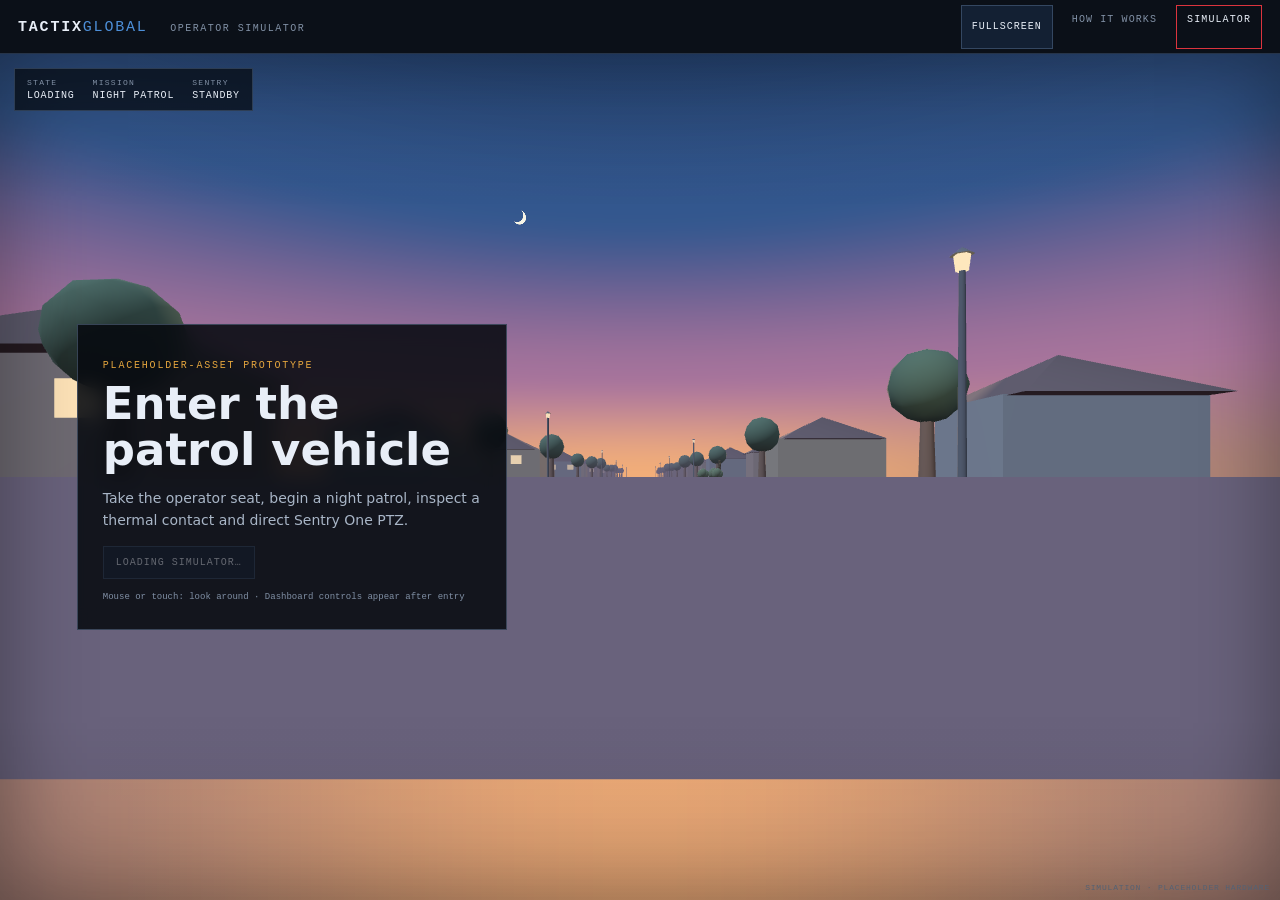
==== index.html @ d71be805 "Publish white PTZ panels and patrol ending" ====
<!doctype html>
<html lang="en">
<head>
  <meta charset="utf-8">
  <meta name="viewport" content="width=device-width, initial-scale=1, viewport-fit=cover">
  <title>TactixGlobal · Operator Simulator</title>
  <link rel="stylesheet" href="styles.css?v=scenario-ending-white-2">
</head>
<body>
  <header class="topbar">
    <div>
      <span class="brand">TACTIX<span>GLOBAL</span></span>
      <span class="product">OPERATOR SIMULATOR</span>
    </div>
    <nav>
      <button id="fullscreenButton" type="button">FULLSCREEN</button>
      <a href="https://tactixglobalai.github.io/tactixglobal-skywatch/">HOW IT WORKS</a>
      <a class="active" href="./">SIMULATOR</a>
    </nav>
  </header>

  <main id="stage" class="stage">
    <p id="fullscreenHint" class="fullscreen-hint" role="status" hidden></p>
    <canvas id="scene" aria-label="Interactive vehicle operator simulation"></canvas>
    <button id="vehicleViewToggle" class="vehicle-view-toggle" type="button" aria-pressed="false" hidden>EXTERIOR VIEW</button>

    <button id="expandTouchscreen" class="expand-touchscreen" type="button" hidden>ENLARGE SCREEN</button>
    <dialog id="touchscreenDialog" class="touchscreen-dialog" aria-label="Expanded vehicle touchscreen">
      <header><strong>SENTRY ONE PTZ</strong><button id="closeTouchscreen" type="button" aria-label="Close touchscreen">CLOSE</button></header>
      <p id="expandedStatus" role="status"></p>
      <canvas id="expandedFeed" width="512" height="288" aria-label="Live PTZ video"></canvas>
      <div class="screen-actions">
      <button id="manualPtzButton" type="button" aria-pressed="false">MANUAL PTZ</button>
      <div id="manualPtzControls" hidden>
        <button id="manualSensorMode" type="button">VISIBLE · SWITCH TO THERMAL</button>
        <div class="ptz-pad" aria-label="Manual camera controls">
          <button type="button" data-ptz-pan="-1" data-ptz-tilt="0" aria-label="Pan left">←</button>
          <button type="button" data-ptz-pan="0" data-ptz-tilt="1" aria-label="Tilt up">↑</button>
          <button type="button" data-ptz-pan="0" data-ptz-tilt="-1" aria-label="Tilt down">↓</button>
          <button type="button" data-ptz-pan="1" data-ptz-tilt="0" aria-label="Pan right">→</button>
        </div>
        <p id="manualPtzBearing" aria-live="polite"></p>
        <small>Tap arrows to aim. Auto resumes tracking or scanning.</small>
      </div>
      <div id="expandedControls" class="expanded-controls"></div>
      <small>Vehicle touchscreen · command-center transmission is simulated</small>
      </div>
    </dialog>
    <div id="ptzScanReadout" class="ptz-scan-readout" hidden><span id="ptzScanArrow" aria-hidden="true">↑</span><div><strong id="ptzScanStatus">PTZ STANDBY</strong><small id="ptzScanAngle">0° · VEHICLE RELATIVE</small></div></div>

    <section id="startPanel" class="start-panel">
      <p class="eyebrow">PLACEHOLDER-ASSET PROTOTYPE</p>
      <h1>Enter the patrol vehicle</h1>
      <p>Take the operator seat, begin a night patrol, inspect a thermal contact and direct Sentry One PTZ.</p>
      <button id="enterButton" disabled>LOADING SIMULATOR…</button>
      <small>Mouse or touch: look around · Dashboard controls appear after entry</small>
    </section>

    <section id="completionPanel" class="completion-panel" aria-labelledby="completionTitle" hidden>
      <div class="completion-card"><p>TACTIXGLOBAL · NIGHT PATROL</p><h2 id="completionTitle">Scenario complete</h2>
      <ul id="completionSummary"></ul><div class="completion-actions">
      <button id="replayScenario" type="button">REPLAY SCENARIO</button><button id="viewRecordedClip" type="button">VIEW RECORDED CLIP</button>
      </div><small>Illustrative simulation · Classification remained unconfirmed.</small></div>
    </section>
    <dialog id="recordedClipDialog" class="recorded-clip-dialog" aria-label="Recorded activity clip"><button id="closeRecordedClip" type="button">CLOSE</button><video id="recordedClipPlayer" controls playsinline></video></dialog>
    <div id="entryFade" class="entry-fade" aria-hidden="true"></div>
    <section id="vehicleEntryPrompt" class="vehicle-entry-prompt" aria-live="polite" hidden>
      <span>DRIVER DOOR</span>
      <button id="vehicleEntryButton" type="button">Press E to Enter Vehicle</button>
    </section>

    <section class="mission-hud" aria-live="polite">
      <div><span>STATE</span><strong id="stateLabel">LOADING</strong></div>
      <div><span>MISSION</span><strong id="missionLabel">NIGHT PATROL</strong></div>
      <div><span>SENTRY</span><strong id="sentryLabel">STANDBY</strong></div>
    </section>

    <div id="contactAlert" class="contact-alert" hidden>
      <span>THERMAL CONTACT</span>
      <strong>PERSON 1 · AHEAD RIGHT</strong>
      <small>Crouching · partly concealed · intent unconfirmed</small>
    </div>

    <div id="sensorFrame" class="sensor-frame" hidden>
      <div class="sensor-head"><span id="sensorTitle">SENTRY ONE PTZ · THERMAL</span><b>LIVE</b></div>
      <div class="reticle"></div>
      <div class="sensor-foot"><span id="sensorTarget">NO TARGET</span><span id="sensorMode">SCAN</span></div>
    </div>

    <aside id="console" class="console" hidden>
      <div class="console-head">
        <div><span>TACTIXGLOBAL</span><strong>NIGHT PATROL</strong></div>
        <i id="consoleClock">00:00:00</i>
      </div>

      <section class="vehicle-readouts" aria-label="Vehicle status">
        <div><span>SPEED</span><strong id="speedLabel">0 km/h</strong></div>
        <div><span>HEADING</span><strong>184° S</strong></div>
        <div><span>SENSOR LINK</span><strong class="healthy">NOMINAL</strong></div>
        <div><span>MODE</span><strong id="driveModeLabel">PARK</strong></div>
      </section>

      <section class="system-message">
        <span>SYSTEM</span>
        <p id="systemMessage">Operator seated. Patrol starts automatically.</p>
      </section>

      <section class="track-panel" hidden>
        <header><span>TRACKS</span><small id="trackCount">0 ACTIVE</small></header>
        <div id="emptyTracks" class="empty-track">No contacts detected.</div>
        <div id="personTrack" class="track" hidden>
          <b>PERSON 1</b><span id="trackConfidence">0.62</span><em id="trackState">DETECTED</em>
        </div>
      </section>

      <div class="actions">
        <button id="patrolButton" hidden>PATROL AUTOMATIC</button>
        <button id="thermalButton" disabled>VIEW PTZ THERMAL</button>
        <button id="trackButton" disabled>TRACK CONTACT</button>
        <button id="ignoreButton" class="secondary" disabled>DISMISS</button>
      </div>

      <p class="disclaimer">Prototype UI and hardware geometry. Mission behaviour is deterministic.</p>
    </aside>

    <div id="lookHint" class="look-hint" hidden>DRAG TO LOOK AROUND</div>
    <div class="windshield-vignette" aria-hidden="true"></div>
    <div class="prototype-tag">SIMULATION · PLACEHOLDER HARDWARE</div>
  </main>

  <script src="vendor/three-0.128.0/three.min.js"></script>
  <script src="vendor/three-0.128.0/GLTFLoader.js"></script>
  <script src="js/simulator.js?v=scenario-ending-white-2"></script>
</body>
</html>
---- styles.css ----
:root {
  --bg: #070a0f;
  --panel: rgba(10, 16, 25, 0.92);
  --line: #263449;
  --ink: #e8eef7;
  --dim: #8190a5;
  --blue: #4d8fd8;
  --red: #dc343e;
  --amber: #e5a63e;
  --green: #42c887;
  --mono: "SFMono-Regular", Consolas, "Liberation Mono", monospace;
}

* { box-sizing: border-box; }
html, body { width: 100%; height: 100%; margin: 0; overflow: hidden; background: var(--bg); color: var(--ink); font-family: system-ui, sans-serif; }
button, a { font: inherit; }

.topbar {
  height: 54px;
  display: flex;
  align-items: center;
  justify-content: space-between;
  padding: 0 18px;
  border-bottom: 1px solid var(--line);
  background: #0b1018;
  font-family: var(--mono);
  position: relative;
  z-index: 20;
}
.brand { font-weight: 800; letter-spacing: .12em; font-size: 15px; }
.brand span { color: var(--blue); font-weight: 500; }
.product { color: var(--dim); font-size: 10px; letter-spacing: .15em; margin-left: 13px; }
.topbar nav { display: flex; gap: 8px; }
.topbar a { color: var(--dim); text-decoration: none; font-size: 10px; letter-spacing: .11em; padding: 8px 10px; border: 1px solid transparent; }
.topbar a.active { color: var(--ink); border-color: var(--red); }

.stage { position: relative; height: calc(100% - 54px); overflow: hidden; background: #080b10; }
#scene { display: block; width: 100%; height: 100%; touch-action: none; cursor: grab; }
#scene:active { cursor: grabbing; }

.start-panel {
  position: absolute;
  left: clamp(18px, 6vw, 82px);
  top: 50%;
  transform: translateY(-50%);
  width: min(430px, calc(100% - 36px));
  padding: 25px;
  border: 1px solid rgba(92, 112, 140, .55);
  background: rgba(7, 11, 17, .88);
  backdrop-filter: blur(10px);
  z-index: 8;
}
.start-panel h1 { margin: 5px 0 10px; font-size: clamp(26px, 4vw, 45px); line-height: 1.02; }
.start-panel p:not(.eyebrow) { color: #a9b6c7; line-height: 1.6; font-size: 14px; }
.start-panel small { display: block; color: var(--dim); font-family: var(--mono); font-size: 9px; line-height: 1.5; margin-top: 12px; }
.eyebrow { color: var(--amber); font: 10px var(--mono); letter-spacing: .18em; }

button {
  border: 1px solid #344761;
  background: #132033;
  color: var(--ink);
  padding: 10px 12px;
  font-family: var(--mono);
  font-size: 10px;
  letter-spacing: .1em;
  cursor: pointer;
}
button:hover:not(:disabled) { border-color: var(--blue); background: #172a43; }
button:disabled { opacity: .38; cursor: default; }
button.secondary { background: transparent; }

.mission-hud {
  position: absolute;
  top: 14px;
  left: 14px;
  display: flex;
  gap: 18px;
  background: rgba(5, 9, 14, .72);
  border: 1px solid rgba(57, 74, 98, .75);
  padding: 9px 12px;
  backdrop-filter: blur(6px);
}
.mission-hud div { display: grid; gap: 3px; }
.mission-hud span, .console span { color: var(--dim); font: 8px var(--mono); letter-spacing: .16em; }
.mission-hud strong { font: 10px var(--mono); letter-spacing: .08em; }

.contact-alert {
  position: absolute;
  top: 84px;
  left: 50%;
  transform: translateX(-50%);
  min-width: 300px;
  padding: 10px 14px;
  border: 1px solid var(--red);
  border-left: 4px solid var(--red);
  background: rgba(41, 9, 13, .9);
  display: grid;
  gap: 3px;
  font-family: var(--mono);
  animation: alert-in .25s ease-out;
}
.contact-alert span { color: #ff7880; font-size: 9px; letter-spacing: .16em; }
.contact-alert strong { font-size: 11px; }
.contact-alert small { color: #b8a2a5; font-size: 9px; }
@keyframes alert-in { from { opacity: 0; transform: translate(-50%, -8px); } }

.sensor-frame {
  position: absolute;
  right: 18px;
  top: 70px;
  width: min(34vw, 450px);
  aspect-ratio: 16 / 9;
  border: 1px solid #526b83;
  box-shadow: 0 12px 35px rgba(0,0,0,.5), inset 0 0 50px rgba(32, 76, 111, .25);
  pointer-events: none;
  background: repeating-linear-gradient(0deg, transparent 0 3px, rgba(0,0,0,.15) 3px 4px);
}
.sensor-head, .sensor-foot { position: absolute; left: 7px; right: 7px; z-index: 2; display: flex; justify-content: space-between; font: 8px var(--mono); letter-spacing: .1em; text-shadow: 0 1px 3px #000; }
.sensor-head { top: 6px; }.sensor-foot { bottom: 6px; }
.sensor-head b { color: #ff6670; }.sensor-foot span:last-child { color: var(--green); }
.reticle { position: absolute; left: 50%; top: 50%; width: 54px; height: 70px; transform: translate(-50%, -50%); border: 1px solid rgba(229,166,62,.85); }
.reticle::before, .reticle::after { content: ""; position: absolute; background: rgba(229,166,62,.85); }
.reticle::before { left: 50%; top: -14px; width: 1px; height: 98px; }.reticle::after { left: -14px; top: 50%; width: 82px; height: 1px; }

.console {
  position: absolute;
  left: 16px;
  bottom: 16px;
  width: min(410px, calc(100% - 32px));
  border: 1px solid #34475f;
  background: var(--panel);
  backdrop-filter: blur(9px);
  padding: 12px;
  box-shadow: 0 14px 40px rgba(0,0,0,.46), inset 0 1px rgba(133,174,218,.08);
  clip-path: polygon(0 0, calc(100% - 13px) 0, 100% 13px, 100% 100%, 0 100%);
}
.console-head { display: flex; justify-content: space-between; border-bottom: 1px solid var(--line); padding-bottom: 9px; }
.console-head div { display: grid; gap: 3px; }.console-head strong { font: 11px var(--mono); letter-spacing: .11em; }
.console-head i { color: var(--dim); font: normal 9px var(--mono); }
.vehicle-readouts { display: grid; grid-template-columns: repeat(4, 1fr); gap: 1px; margin-top: 9px; background: #253247; border: 1px solid #253247; }
.vehicle-readouts div { display: grid; gap: 3px; min-width: 0; padding: 7px; background: rgba(7,12,19,.94); }
.vehicle-readouts strong { overflow: hidden; color: #dce8f6; font: 9px var(--mono); text-overflow: ellipsis; white-space: nowrap; }
.vehicle-readouts strong.healthy { color: var(--green); }
.system-message { margin-top: 10px; border-left: 2px solid var(--blue); padding: 3px 9px; }
.system-message p { margin: 4px 0 0; color: #c6d1df; font-size: 12px; line-height: 1.45; }
.track-panel { margin-top: 10px; border: 1px solid var(--line); }
.track-panel header { display: flex; justify-content: space-between; padding: 7px 8px; border-bottom: 1px solid var(--line); }
.track-panel small { color: var(--dim); font: 8px var(--mono); }
.empty-track { color: #65758a; font: 9px var(--mono); padding: 10px 8px; }
.track { display: grid; grid-template-columns: 1fr auto auto; gap: 10px; padding: 9px; align-items: center; font: 9px var(--mono); }
.track b { color: var(--amber); }.track span { color: var(--amber); }.track em { color: var(--green); font-style: normal; }
.actions { display: grid; grid-template-columns: 1fr 1fr; gap: 7px; margin-top: 10px; }
.disclaimer { color: #5f6c7d; font: 8px/1.4 var(--mono); margin: 9px 0 0; }
.look-hint { position: absolute; left: 50%; bottom: 18px; transform: translateX(-50%); color: #8090a4; font: 9px var(--mono); letter-spacing: .13em; }
.prototype-tag { position: absolute; right: 10px; bottom: 8px; color: #536174; font: 8px var(--mono); letter-spacing: .1em; }
.mission-hud, .contact-alert, .sensor-frame, .console, .look-hint, .prototype-tag { z-index: 2; }
.windshield-vignette { position: absolute; z-index: 1; inset: 0; pointer-events: none; box-shadow: inset 0 0 90px rgba(0,0,0,.38); background: linear-gradient(180deg, rgba(4,7,12,.14), transparent 18%, transparent 78%, rgba(4,7,12,.12)); }

[hidden] { display: none !important; }

@media (max-width: 720px) {
  .topbar { height: 48px; padding: 0 10px; }
  .product { display: none; }
  .topbar a { font-size: 8px; padding: 7px 6px; }
  .stage { height: calc(100% - 48px); }
  .mission-hud { top: 8px; left: 8px; right: 8px; gap: 10px; justify-content: space-between; }
  .contact-alert { top: 68px; width: calc(100% - 24px); min-width: 0; }
  .sensor-frame { right: 8px; top: 126px; width: 48vw; min-width: 180px; }
  .console { left: 8px; right: 8px; bottom: 8px; width: auto; padding: 9px; }
  .system-message p { font-size: 11px; }
  .vehicle-readouts { grid-template-columns: repeat(2, 1fr); }
  .actions button { padding: 9px 6px; font-size: 8px; }
  .prototype-tag { display: none; }
}

.entry-fade { position: absolute; inset: 0; z-index: 3; background: #070a0e; opacity: 0; pointer-events: none; }
.vehicle-entry-prompt { position: absolute; z-index: 4; left: 50%; bottom: max(32px, env(safe-area-inset-bottom)); transform: translateX(-50%); display: grid; gap: 9px; text-align: center; width: min(340px, calc(100% - 32px)); padding: 16px; background: rgba(7,12,19,.94); border: 1px solid #526b83; box-shadow: 0 10px 32px #0008; }
.vehicle-entry-prompt span { color: #99aec5; font: 10px var(--mono); letter-spacing: .15em; }
.vehicle-entry-prompt button { min-height: 56px; font-size: 14px; touch-action: manipulation; cursor: pointer; }
.vehicle-entry-prompt button:focus-visible { outline: 3px solid #8cd3ff; outline-offset: 3px; }
@media (max-width: 720px) {
  .mission-hud strong { font-size: 8px; }
  .console .system-message { margin-top: 6px; }
  .console .disclaimer { display: none; }
  .console .actions button { min-height: 44px; }
  .look-hint { top: 72px; bottom: auto; width: 100%; text-align: center; }
}

/* Unconfirmed person cues use amber; appearance never sets a hostile label. */
.contact-alert { border-color: var(--amber); background: rgba(35,27,12,.94); }
.contact-alert span, .sensor-head b, .track em { color: var(--amber); }
.sensor-frame { border-color: var(--amber); }

/* Keep the physical center touchscreen visible; support controls sit by the driver. */
@media (min-width: 721px) { .console { left:auto;right:16px;width:320px; } }

.vehicle-view-toggle { position:absolute; top:14px; right:14px; z-index:4; min-height:48px; padding:12px 16px; cursor:pointer; touch-action:manipulation; background:rgba(7,12,19,.94); }
.vehicle-view-toggle:focus-visible { outline:3px solid #8cd3ff; outline-offset:3px; }
@media(max-width:720px) { .vehicle-view-toggle { top:64px; right:8px; min-height:48px; } }

@media(max-width:720px) { .look-hint { top:124px; padding:0 12px; font-size:8px; } }

.ptz-scan-readout { position:absolute; right:14px; top:72px; z-index:2; display:flex; align-items:center; gap:12px; padding:10px 12px; background:rgba(7,12,19,.92); pointer-events:none; }
.ptz-scan-readout span { display:inline-block; font-size:30px; color:#9cd2ec; width:32px; text-align:center; }
.ptz-scan-readout div { display:grid; gap:5px; font:10px var(--mono); }
.ptz-scan-readout small { color:#9db0c4; font-size:8px; }
@media(max-width:720px) { .ptz-scan-readout { top:120px; right:8px; } .look-hint { top:190px; } }

.expand-touchscreen { position:absolute; top:14px; right:160px; z-index:4; min-height:48px; cursor:pointer; }
.touchscreen-dialog { width:min(600px,96vw); max-height:90dvh; overflow:auto; padding:16px; border:1px solid #526b83; background:#07121b; color:#d8e8f5; }
.touchscreen-dialog::backdrop { background:#000a; }
.touchscreen-dialog header { display:flex; align-items:center; justify-content:space-between; gap:12px; font:14px var(--mono); }
.touchscreen-dialog button { min-height:48px; touch-action:manipulation; cursor:pointer; }
.touchscreen-dialog p { min-height:44px; font-size:14px; line-height:1.4; }
.touchscreen-dialog canvas { display:block; width:100%; aspect-ratio:16/9; background:#07121b; }
.expanded-controls { display:grid; grid-template-columns:repeat(3,minmax(0,1fr)); gap:8px; margin:12px 0; }
.expanded-controls button { font-size:12px; padding:8px 4px; }
.expanded-controls .wide { grid-column:1/-1; }
.touchscreen-dialog small { display:block; color:#99adbc; font-size:11px; }
@media(max-width:720px) { .expand-touchscreen { top:64px; left:8px; right:auto; padding:12px; } .touchscreen-dialog { padding:12px; } }
@media(max-height:500px) { .touchscreen-dialog canvas { max-height:24dvh; object-fit:contain; } .touchscreen-dialog p { min-height:0; margin:6px 0; } }

/* Fit the visible mobile viewport, including browser-bar changes and cutouts. */
body { display:flex; flex-direction:column; height:100dvh; padding:env(safe-area-inset-top) env(safe-area-inset-right) env(safe-area-inset-bottom) env(safe-area-inset-left); }
.topbar { flex-shrink:0; }
.stage { height:auto; min-height:0; flex:1; }
#fullscreenButton { min-height:44px; padding:8px 10px; cursor:pointer; touch-action:manipulation; font:10px var(--mono); }
.fullscreen-hint { position:absolute; left:12px; right:12px; bottom:8px; z-index:25; background:#07121bee; padding:12px; font-size:13px; }
@media (max-height:500px), (pointer:coarse) and (orientation:landscape) {
  .topbar { height:44px; padding:0 8px; }
  .product,.topbar nav a,.prototype-tag { display:none; }
  .brand { font-size:12px; }
  .mission-hud { top:6px; left:6px; right:auto; padding:7px; gap:8px; }
  .mission-hud span { font-size:6px; }
  .mission-hud strong { font-size:8px; }
  .vehicle-view-toggle { top:6px; right:6px; min-height:44px; padding:8px; font-size:9px; }
  .expand-touchscreen { top:6px; left:auto; right:126px; min-height:44px; padding:8px; font-size:9px; }
  .ptz-scan-readout { top:56px; right:6px; padding:6px; }
  .look-hint { top:auto; bottom:6px; font-size:8px; }
  .touchscreen-dialog { max-height:calc(100dvh - 12px); padding:10px; }
  .touchscreen-dialog header button { min-height:44px; }
  .touchscreen-dialog canvas { max-height:28dvh; }
  .touchscreen-dialog p { font-size:12px; }
}
@media(max-width:400px) { .topbar nav a { display:none; } .topbar { padding:0 8px; } .brand { font-size:12px; } }

.ptz-pad { display:flex; gap:8px; margin-top:8px; }
.ptz-pad button { flex:1; min-height:48px; font-size:24px; touch-action:manipulation; }
#manualPtzButton { min-height:44px; margin:8px 0; }
#manualPtzControls[hidden] { display:none; }
#manualPtzBearing { margin:6px 0; font-size:12px; }

#manualPtzBearing { min-height:0; }

/* Readable interaction view on phones; physical enclosure retains its scale. */
.touchscreen-dialog { scrollbar-color:#526b83 #07121b; }
.screen-actions { min-width:0; }
@media (pointer:coarse), (max-width:900px) {
  .touchscreen-dialog button { font-size:14px; font-weight:600; letter-spacing:.025em; padding:10px 8px; }
  .touchscreen-dialog p { font-size:15px; }
  .touchscreen-dialog small { font-size:12px; line-height:1.4; }
  .touchscreen-dialog .ptz-pad button { font-size:24px; }
  .expanded-controls { grid-template-columns:repeat(2,minmax(0,1fr)); }
  .expanded-controls .wide { grid-column:1/-1; }
}
@media (orientation:landscape) and (max-height:550px) {
  .touchscreen-dialog[open] { display:grid; grid-template-columns:minmax(0,1.2fr) minmax(260px,1fr); grid-template-rows:auto auto 1fr; gap:8px 14px; width:min(940px,calc(100vw - 20px)); max-height:calc(100dvh - 12px); }
  .touchscreen-dialog header { grid-column:1/-1; }
  .touchscreen-dialog #expandedStatus { grid-column:1; margin:0; font-size:14px; }
  .touchscreen-dialog canvas { grid-column:1; width:100%; max-height:calc(100dvh - 145px); height:auto; object-fit:contain; align-self:start; }
  .screen-actions { grid-column:2; grid-row:2/4; max-height:calc(100dvh - 90px); overflow-y:auto; padding-right:4px; }
  .screen-actions #manualPtzButton { margin-top:0; }
  .screen-actions .expanded-controls { margin-top:8px; }
}

button.suggested-action { border-color:#86c6d9; box-shadow:0 0 0 1px #86c6d944,0 0 10px #86c6d922; }
button.suggested-action:hover,button.suggested-action:focus-visible { outline:2px solid #b9e5f0; outline-offset:2px; }

@keyframes fullscreen-hint-pulse { 0%,100% { border-color:#526b83; box-shadow:none; } 50% { border-color:#a5d9e8; box-shadow:0 0 10px #86c6d955; } }
.fullscreen-suggestion { animation:fullscreen-hint-pulse 2.8s ease-in-out infinite; }
@media(prefers-reduced-motion:reduce) { .fullscreen-suggestion { animation:none; border-color:#a5d9e8; } }


.clip-send-hint { animation:fullscreen-hint-pulse 2.8s ease-in-out infinite; }
@media(prefers-reduced-motion:reduce) { .clip-send-hint { animation:none; border-color:#a5d9e8; } }

.completion-panel { position:absolute; inset:0; z-index:40; background:#07121bef; display:grid; place-items:center; padding:20px; overflow:auto; }
.completion-panel[hidden] { display:none; }
.completion-card { width:min(600px,100%); padding:24px; border:1px solid #526b83; background:#0b1824; color:#e3f1f8; }
.completion-card h2 { font-size:26px; }.completion-card li { margin:12px 0; line-height:1.5; }
.completion-card small { display:block; margin-top:16px; color:#9eb1c1; }
.completion-actions { display:flex; flex-wrap:wrap; gap:12px; }.completion-actions button { flex:1; min-height:48px; font-size:14px; cursor:pointer; }
.recorded-clip-dialog { width:min(850px,95vw); max-height:94dvh; background:#07121b; border:1px solid #526b83; padding:12px; }
.recorded-clip-dialog video { display:block; width:100%; max-height:75dvh; margin-top:8px; }.recorded-clip-dialog button { min-height:44px; }
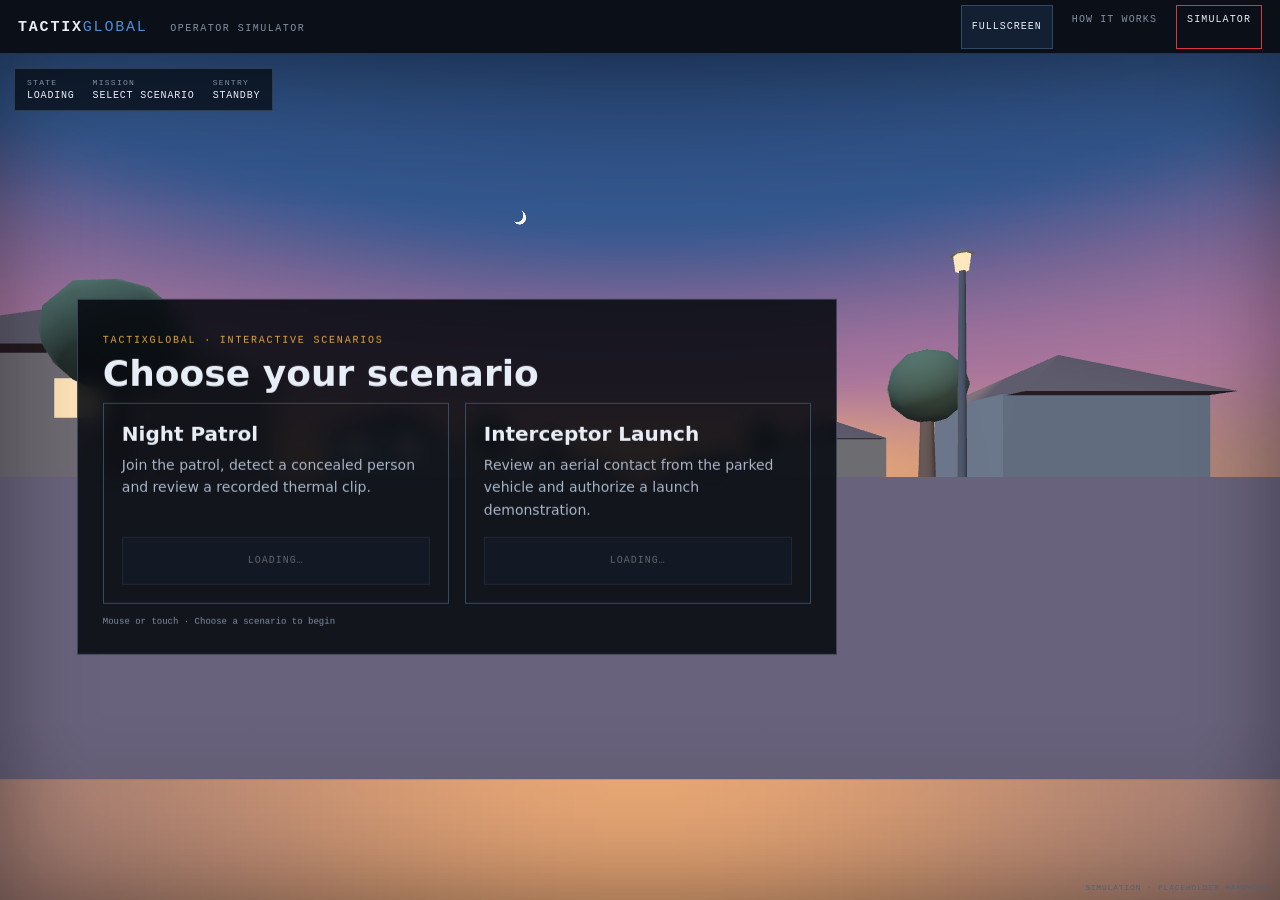
==== commit 82a1b822: "Publish patrol hedge reveal and selectable interceptor launch" ====
--- a/index.html
+++ b/index.html
@@ -4,7 +4,7 @@
   <meta charset="utf-8">
   <meta name="viewport" content="width=device-width, initial-scale=1, viewport-fit=cover">
   <title>TactixGlobal · Operator Simulator</title>
-  <link rel="stylesheet" href="styles.css?v=scenario-ending-white-2">
+  <link rel="stylesheet" href="styles.css?v=scenarios-1">
 </head>
 <body>
   <header class="topbar">
@@ -49,17 +49,19 @@
     <div id="ptzScanReadout" class="ptz-scan-readout" hidden><span id="ptzScanArrow" aria-hidden="true">↑</span><div><strong id="ptzScanStatus">PTZ STANDBY</strong><small id="ptzScanAngle">0° · VEHICLE RELATIVE</small></div></div>
 
     <section id="startPanel" class="start-panel">
-      <p class="eyebrow">PLACEHOLDER-ASSET PROTOTYPE</p>
-      <h1>Enter the patrol vehicle</h1>
-      <p>Take the operator seat, begin a night patrol, inspect a thermal contact and direct Sentry One PTZ.</p>
-      <button id="enterButton" disabled>LOADING SIMULATOR…</button>
-      <small>Mouse or touch: look around · Dashboard controls appear after entry</small>
+      <p class="eyebrow">TACTIXGLOBAL · INTERACTIVE SCENARIOS</p>
+      <h1>Choose your scenario</h1>
+      <div class="scenario-cards">
+        <article><h2>Night Patrol</h2><p>Join the patrol, detect a concealed person and review a recorded thermal clip.</p><button id="enterButton" disabled>LOADING…</button></article>
+        <article><h2>Interceptor Launch</h2><p>Review an aerial contact from the parked vehicle and authorize a launch demonstration.</p><button id="interceptionButton" disabled>LOADING…</button></article>
+      </div>
+      <small>Mouse or touch · Choose a scenario to begin</small>
     </section>
 
     <section id="completionPanel" class="completion-panel" aria-labelledby="completionTitle" hidden>
       <div class="completion-card"><p>TACTIXGLOBAL · NIGHT PATROL</p><h2 id="completionTitle">Scenario complete</h2>
       <ul id="completionSummary"></ul><div class="completion-actions">
-      <button id="replayScenario" type="button">REPLAY SCENARIO</button><button id="viewRecordedClip" type="button">VIEW RECORDED CLIP</button>
+      <button id="replayScenario" type="button">REPLAY SCENARIO</button><button id="viewRecordedClip" type="button">VIEW RECORDED CLIP</button><button id="exitScenario" type="button" title="Leave fullscreen and return to the start screen">EXIT TO START</button>
       </div><small>Illustrative simulation · Classification remained unconfirmed.</small></div>
     </section>
     <dialog id="recordedClipDialog" class="recorded-clip-dialog" aria-label="Recorded activity clip"><button id="closeRecordedClip" type="button">CLOSE</button><video id="recordedClipPlayer" controls playsinline></video></dialog>
@@ -71,7 +73,7 @@
 
     <section class="mission-hud" aria-live="polite">
       <div><span>STATE</span><strong id="stateLabel">LOADING</strong></div>
-      <div><span>MISSION</span><strong id="missionLabel">NIGHT PATROL</strong></div>
+      <div><span>MISSION</span><strong id="missionLabel">SELECT SCENARIO</strong></div>
       <div><span>SENTRY</span><strong id="sentryLabel">STANDBY</strong></div>
     </section>
 
@@ -130,6 +132,6 @@
 
   <script src="vendor/three-0.128.0/three.min.js"></script>
   <script src="vendor/three-0.128.0/GLTFLoader.js"></script>
-  <script src="js/simulator.js?v=scenario-ending-white-2"></script>
+  <script src="js/simulator.js?v=scenarios-1"></script>
 </body>
 </html>
--- a/styles.css
+++ b/styles.css
@@ -289,6 +289,15 @@
 .completion-card { width:min(600px,100%); padding:24px; border:1px solid #526b83; background:#0b1824; color:#e3f1f8; }
 .completion-card h2 { font-size:26px; }.completion-card li { margin:12px 0; line-height:1.5; }
 .completion-card small { display:block; margin-top:16px; color:#9eb1c1; }
-.completion-actions { display:flex; flex-wrap:wrap; gap:12px; }.completion-actions button { flex:1; min-height:48px; font-size:14px; cursor:pointer; }
+.completion-actions { display:flex; flex-wrap:wrap; gap:12px; }.completion-actions button { flex:1 1 150px; min-height:48px; font-size:14px; cursor:pointer; }
 .recorded-clip-dialog { width:min(850px,95vw); max-height:94dvh; background:#07121b; border:1px solid #526b83; padding:12px; }
 .recorded-clip-dialog video { display:block; width:100%; max-height:75dvh; margin-top:8px; }.recorded-clip-dialog button { min-height:44px; }
+
+.start-panel { width:min(760px,calc(100% - 36px)); max-height:calc(100% - 28px); overflow:auto; }
+.start-panel h1 { font-size:clamp(26px,3vw,36px); }
+.scenario-cards { display:grid; grid-template-columns:1fr 1fr; gap:16px; }
+.scenario-cards article { border:1px solid #344b60; padding:18px; display:flex; flex-direction:column; }
+.scenario-cards h2 { font-size:20px; margin:0 0 8px; }
+.scenario-cards p { flex:1; margin:0 0 16px; }
+.scenario-cards button { min-height:48px; width:100%; }
+@media(max-width:600px){ .scenario-cards { grid-template-columns:1fr; gap:10px; } .start-panel { padding:16px; } .scenario-cards article { padding:12px; } }
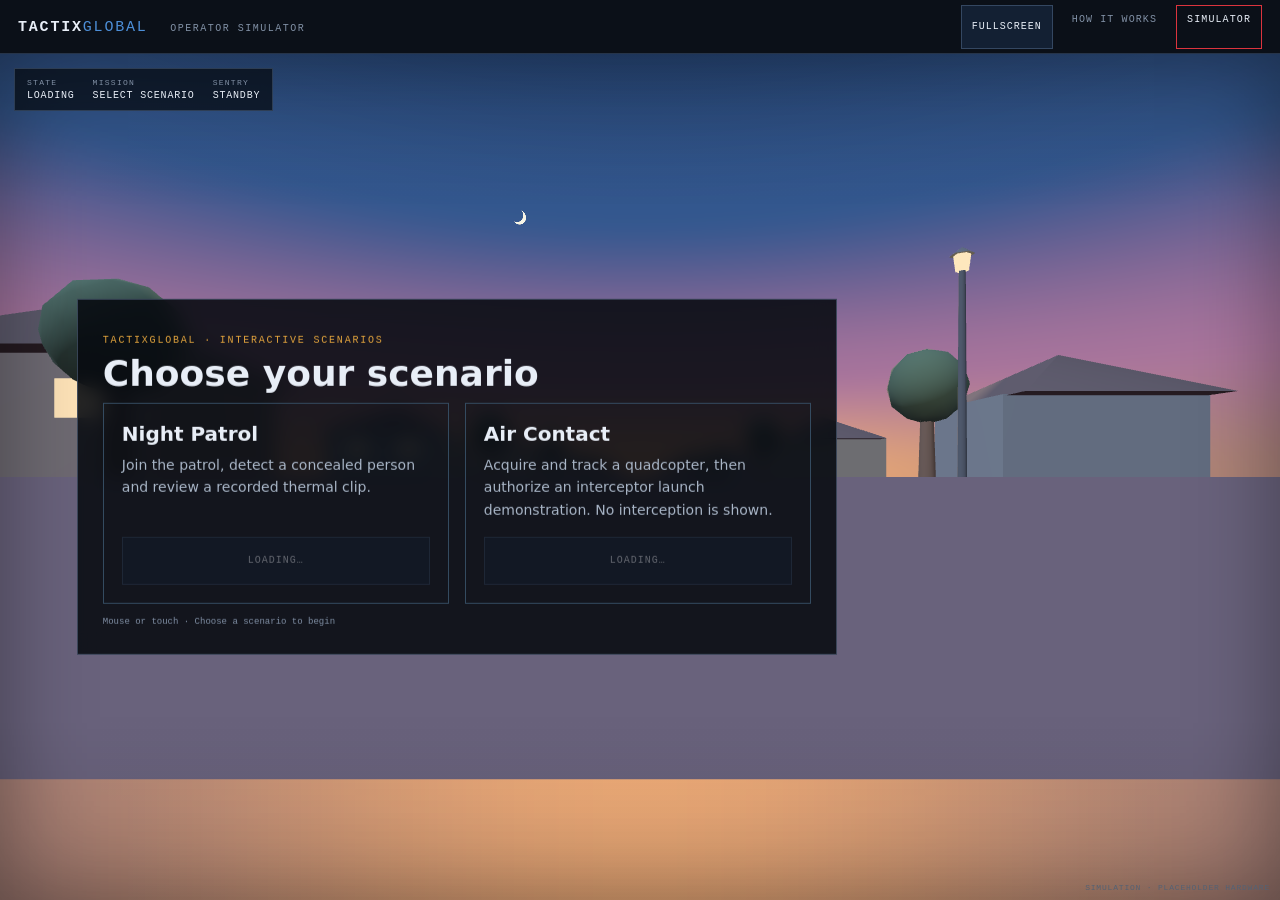
==== commit ca0d90ba: "Publish air-contact launch demo and close patrol PTZ review" ====
--- a/index.html
+++ b/index.html
@@ -4,7 +4,7 @@
   <meta charset="utf-8">
   <meta name="viewport" content="width=device-width, initial-scale=1, viewport-fit=cover">
   <title>TactixGlobal · Operator Simulator</title>
-  <link rel="stylesheet" href="styles.css?v=scenarios-1">
+  <link rel="stylesheet" href="styles.css?v=air-contact-1">
 </head>
 <body>
   <header class="topbar">
@@ -43,7 +43,7 @@
         <small>Tap arrows to aim. Auto resumes tracking or scanning.</small>
       </div>
       <div id="expandedControls" class="expanded-controls"></div>
-      <small>Vehicle touchscreen · command-center transmission is simulated</small>
+      <small id="touchscreenFootnote">Vehicle touchscreen · command-center transmission is simulated</small>
       </div>
     </dialog>
     <div id="ptzScanReadout" class="ptz-scan-readout" hidden><span id="ptzScanArrow" aria-hidden="true">↑</span><div><strong id="ptzScanStatus">PTZ STANDBY</strong><small id="ptzScanAngle">0° · VEHICLE RELATIVE</small></div></div>
@@ -53,7 +53,7 @@
       <h1>Choose your scenario</h1>
       <div class="scenario-cards">
         <article><h2>Night Patrol</h2><p>Join the patrol, detect a concealed person and review a recorded thermal clip.</p><button id="enterButton" disabled>LOADING…</button></article>
-        <article><h2>Interceptor Launch</h2><p>Review an aerial contact from the parked vehicle and authorize a launch demonstration.</p><button id="interceptionButton" disabled>LOADING…</button></article>
+        <article><h2>Air Contact</h2><p>Acquire and track a quadcopter, then authorize an interceptor launch demonstration. No interception is shown.</p><button id="interceptionButton" disabled>LOADING…</button></article>
       </div>
       <small>Mouse or touch · Choose a scenario to begin</small>
     </section>
@@ -132,6 +132,7 @@
 
   <script src="vendor/three-0.128.0/three.min.js"></script>
   <script src="vendor/three-0.128.0/GLTFLoader.js"></script>
-  <script src="js/simulator.js?v=scenarios-1"></script>
+  <script src="js/launch-audio.js?v=1"></script>
+  <script src="js/simulator.js?v=air-contact-1"></script>
 </body>
 </html>
--- a/styles.css
+++ b/styles.css
@@ -301,3 +301,7 @@
 .scenario-cards p { flex:1; margin:0 0 16px; }
 .scenario-cards button { min-height:48px; width:100%; }
 @media(max-width:600px){ .scenario-cards { grid-template-columns:1fr; gap:10px; } .start-panel { padding:16px; } .scenario-cards article { padding:12px; } }
+
+#airVoiceButton { min-height:44px; margin-top:10px; }
+#airVoiceHint { display:block; margin-top:8px; line-height:1.5; color:#9db0c0; }
+#airVoiceHint[hidden] { display:none; }
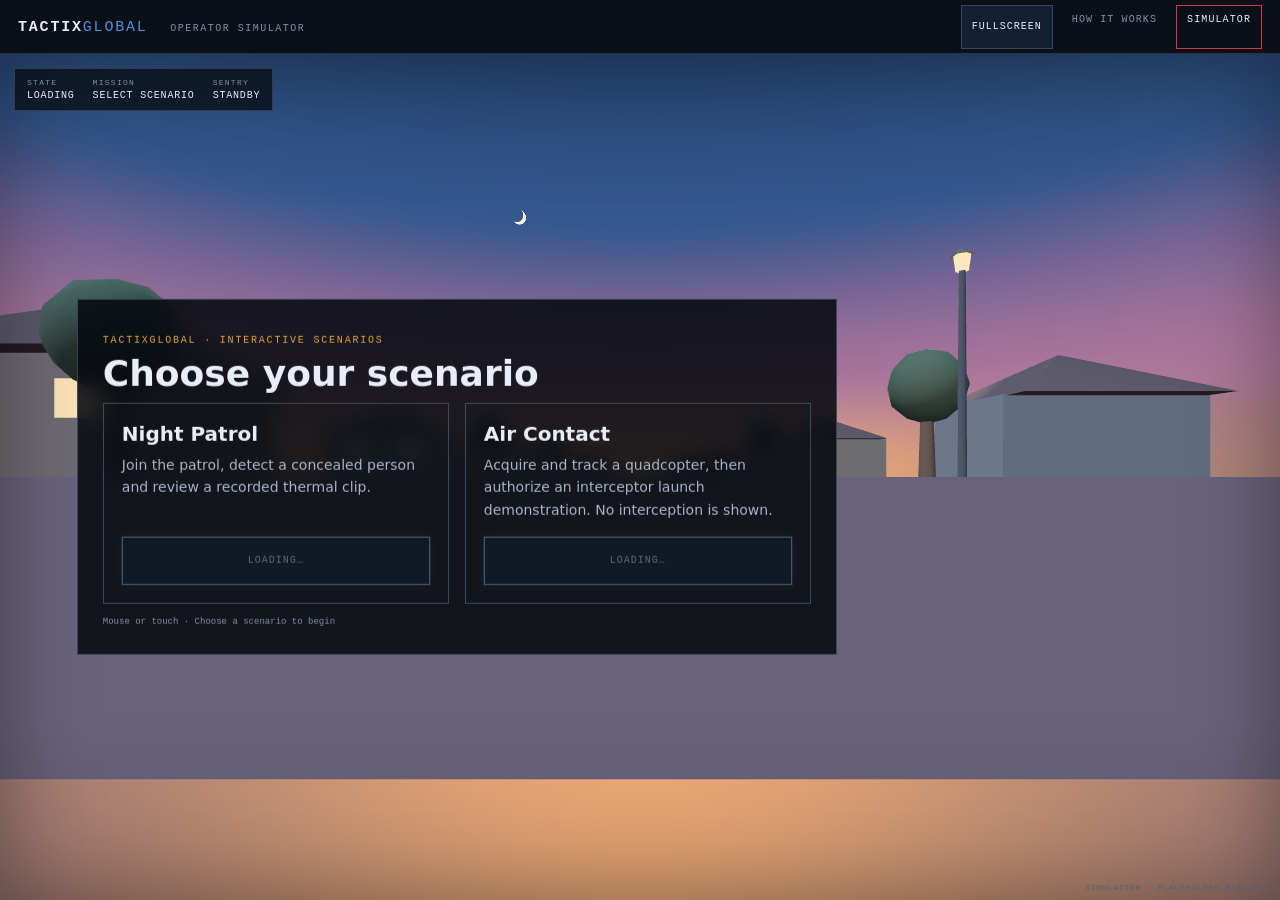
==== commit 1633fca2: "Publish stronger decision cues and two-aircraft sky ending" ====
--- a/index.html
+++ b/index.html
@@ -4,7 +4,7 @@
   <meta charset="utf-8">
   <meta name="viewport" content="width=device-width, initial-scale=1, viewport-fit=cover">
   <title>TactixGlobal · Operator Simulator</title>
-  <link rel="stylesheet" href="styles.css?v=air-contact-1">
+  <link rel="stylesheet" href="styles.css?v=air-sky-3">
 </head>
 <body>
   <header class="topbar">
@@ -52,8 +52,8 @@
       <p class="eyebrow">TACTIXGLOBAL · INTERACTIVE SCENARIOS</p>
       <h1>Choose your scenario</h1>
       <div class="scenario-cards">
-        <article><h2>Night Patrol</h2><p>Join the patrol, detect a concealed person and review a recorded thermal clip.</p><button id="enterButton" disabled>LOADING…</button></article>
-        <article><h2>Air Contact</h2><p>Acquire and track a quadcopter, then authorize an interceptor launch demonstration. No interception is shown.</p><button id="interceptionButton" disabled>LOADING…</button></article>
+        <article><h2>Night Patrol</h2><p>Join the patrol, detect a concealed person and review a recorded thermal clip.</p><button id="enterButton" class="suggested-action" disabled>LOADING…</button></article>
+        <article><h2>Air Contact</h2><p>Acquire and track a quadcopter, then authorize an interceptor launch demonstration. No interception is shown.</p><button id="interceptionButton" class="suggested-action" disabled>LOADING…</button></article>
       </div>
       <small>Mouse or touch · Choose a scenario to begin</small>
     </section>
@@ -132,7 +132,7 @@
 
   <script src="vendor/three-0.128.0/three.min.js"></script>
   <script src="vendor/three-0.128.0/GLTFLoader.js"></script>
-  <script src="js/launch-audio.js?v=1"></script>
-  <script src="js/simulator.js?v=air-contact-1"></script>
+  <script src="js/launch-audio.js?v=sky-2"></script>
+  <script src="js/simulator.js?v=air-sky-3"></script>
 </body>
 </html>
--- a/styles.css
+++ b/styles.css
@@ -305,3 +305,16 @@
 #airVoiceButton { min-height:44px; margin-top:10px; }
 #airVoiceHint { display:block; margin-top:8px; line-height:1.5; color:#9db0c0; }
 #airVoiceHint[hidden] { display:none; }
+
+/* Stronger operator decision cue: smooth glow, never a rapid strobe. */
+@keyframes operator-decision-pulse {
+  0%,100% { border-color:#bb914c; background-color:#203e52; box-shadow:0 0 0 1px #d5a34c55; }
+  50% { border-color:#ffe0a1; background-color:#64532f; box-shadow:0 0 0 2px #ffc35f99,0 0 20px #ffc35f88; }
+}
+button.suggested-action:not(:disabled), .clip-send-hint { animation:operator-decision-pulse 1.6s ease-in-out infinite; }
+@media(prefers-reduced-motion:reduce) {
+  button.suggested-action:not(:disabled), .clip-send-hint { animation:none; border:2px solid #ffd078; background:#54462d; }
+}
+
+.aircraft-label { position:absolute; transform:translate(-50%,-150%); padding:4px 7px; font:11px monospace; color:#ffe0a1; background:#07121bbb; border-left:2px solid #ffd078; pointer-events:none; white-space:nowrap; }
+.aircraft-label[hidden] { display:none; }
